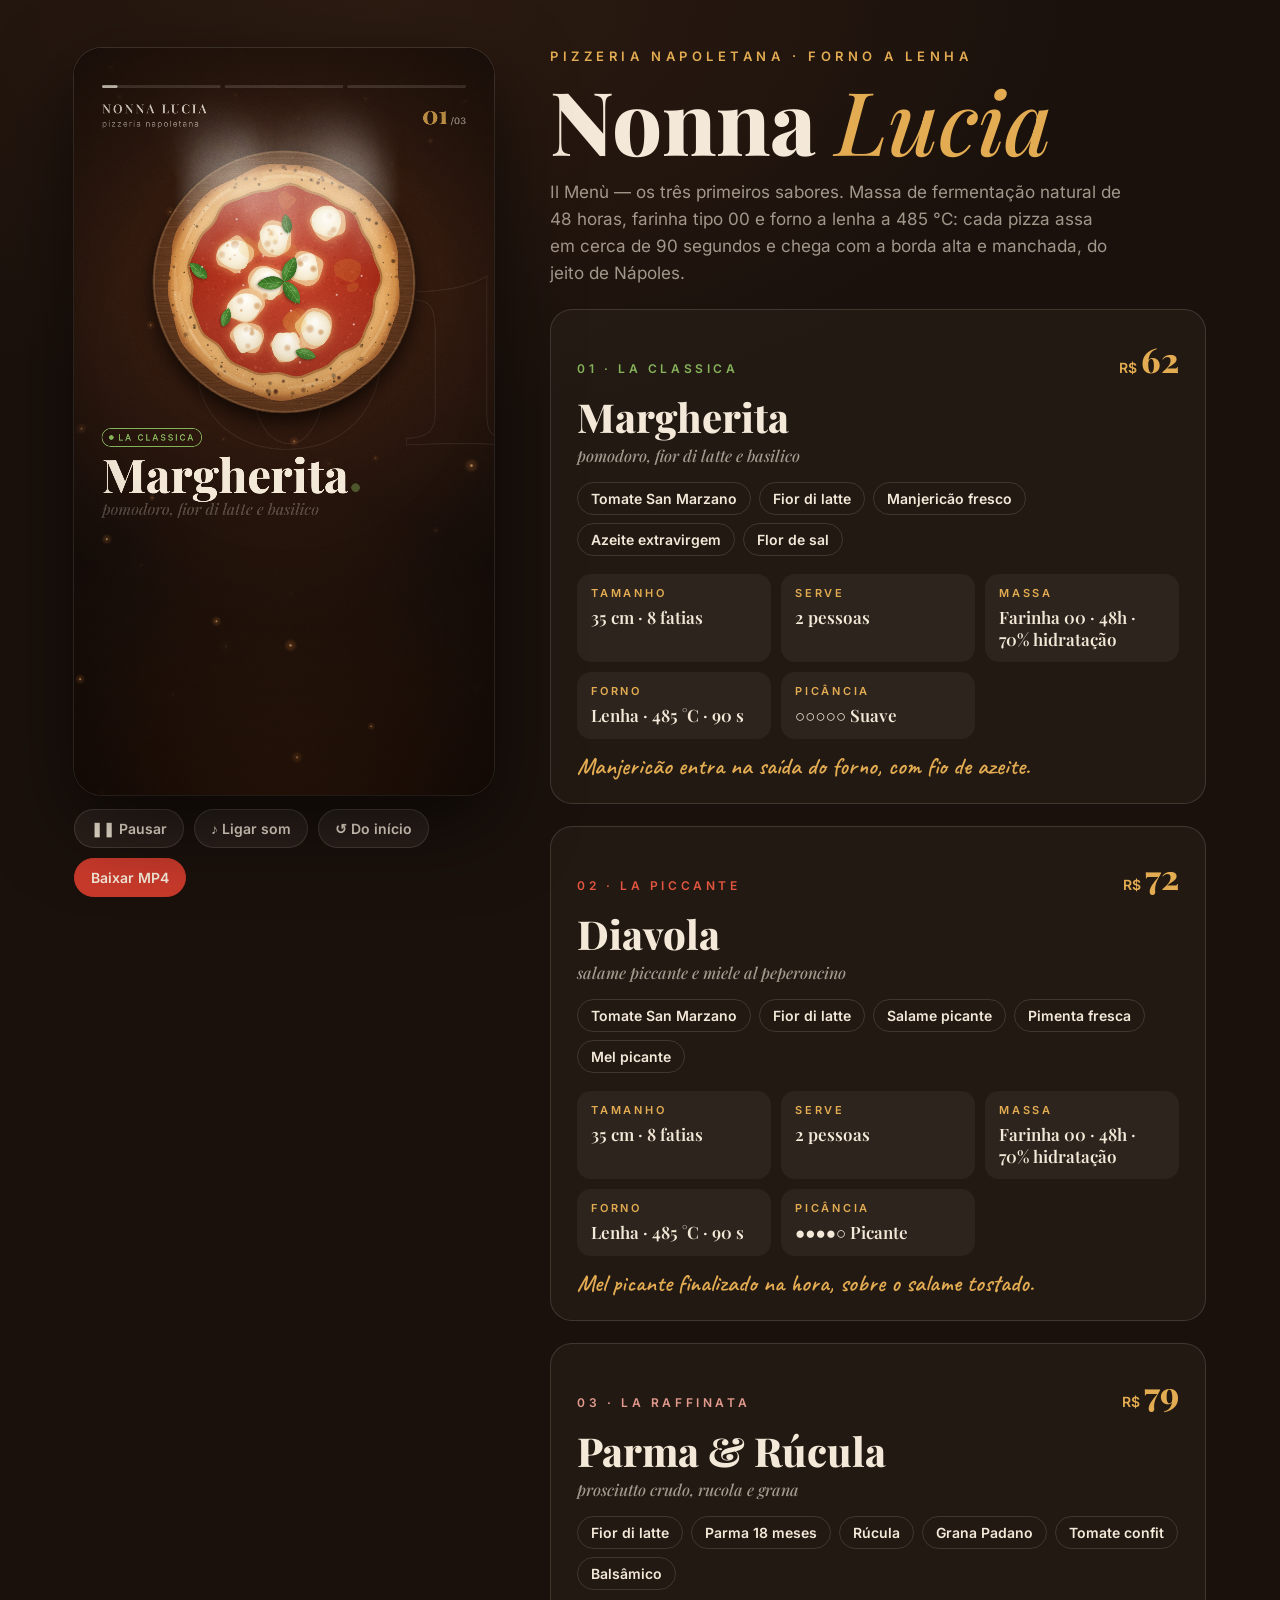
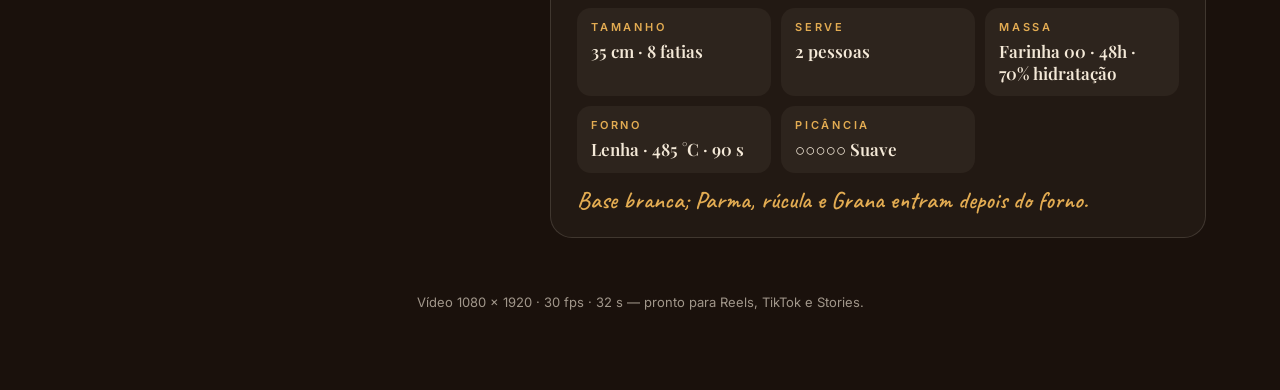
==== cardapio-pizzaria/index.html @ efa93407 "Cardápio em reels da pizzaria: 3 sabores com vídeo, trilha e fichas técnicas Co-Authored-By: Claude " ====
<!doctype html>
<html lang="pt-BR">
<head>
<meta charset="utf-8">
<meta name="viewport" content="width=device-width, initial-scale=1">
<title>Nonna Lucia — Il Menù</title>
<link rel="stylesheet" href="fonts/fonts.css">
<style>
  :root { --bg:#1A110C; --cream:#F4E9D8; --muted:rgba(244,233,216,.62); --line:rgba(244,233,216,.14); --gold:#E3AC52; --red:#C93A2B; }
  * { box-sizing:border-box; }
  body { margin:0; background:radial-gradient(1200px 700px at 30% 0%, #2c1b11, var(--bg) 60%); color:var(--cream); font-family:Inter, system-ui, sans-serif; min-height:100vh; }
  main { max-width:1180px; margin:0 auto; padding:48px 24px 80px; display:grid; grid-template-columns:minmax(280px,420px) 1fr; gap:56px; align-items:start; }
  .phone { position:sticky; top:24px; aspect-ratio:9/16; border-radius:28px; overflow:hidden; background:#000; box-shadow:0 30px 80px rgba(0,0,0,.55), 0 0 0 1px var(--line); cursor:pointer; }
  .phone canvas { width:100%; height:100%; display:block; }
  .controls { display:flex; gap:10px; margin-top:14px; flex-wrap:wrap; }
  button, .btn { font:600 14px Inter, sans-serif; color:var(--cream); background:rgba(244,233,216,.07); border:1px solid var(--line); border-radius:999px; padding:10px 16px; cursor:pointer; text-decoration:none; }
  button:hover, .btn:hover { border-color:var(--gold); }
  .btn.primary { background:var(--red); border-color:var(--red); }
  .kicker { font-weight:600; font-size:13px; letter-spacing:.35em; color:var(--gold); }
  h1 { font-family:'Playfair Display', serif; font-weight:800; font-size:clamp(48px,7vw,88px); line-height:.95; margin:14px 0 6px; }
  h1 em { font-weight:500; color:var(--gold); }
  .lead { color:var(--muted); font-size:17px; line-height:1.6; max-width:52ch; }
  .card { border:1px solid var(--line); border-radius:22px; padding:26px 26px 22px; margin-top:22px; background:rgba(244,233,216,.035); }
  .card header { display:flex; justify-content:space-between; align-items:baseline; gap:16px; }
  .tag { font-size:12px; font-weight:600; letter-spacing:.3em; }
  .card h2 { font-family:'Playfair Display', serif; font-weight:800; font-size:40px; margin:8px 0 2px; }
  .it { font-family:'Playfair Display', serif; font-style:italic; color:var(--muted); margin:0 0 16px; }
  .price { font-family:'Playfair Display', serif; font-weight:800; font-size:34px; color:var(--gold); white-space:nowrap; }
  .price small { font:600 14px Inter, sans-serif; margin-right:4px; }
  .chips { display:flex; flex-wrap:wrap; gap:8px; margin-bottom:18px; }
  .chips span { font-size:14px; font-weight:600; padding:7px 13px; border-radius:999px; border:1px solid var(--line); }
  dl { display:grid; grid-template-columns:repeat(auto-fit, minmax(170px,1fr)); gap:10px; margin:0; }
  dl div { border-radius:14px; background:rgba(244,233,216,.05); padding:12px 14px; }
  dt { font-size:11px; font-weight:600; letter-spacing:.25em; color:var(--gold); }
  dd { margin:6px 0 0; font-family:'Playfair Display', serif; font-weight:600; font-size:17px; }
  .note { font-family:Caveat, cursive; font-weight:600; color:var(--gold); font-size:24px; margin-top:12px; }
  footer { grid-column:1/-1; color:var(--muted); font-size:13px; text-align:center; }
  @media (max-width:860px) { main { grid-template-columns:1fr; } .phone { position:relative; top:0; max-width:420px; margin:0 auto; width:100%; } .controls { justify-content:center; } }
</style>
</head>
<body>
<main>
  <section>
    <div class="phone" id="phone" title="Toque para pausar"><canvas id="c"></canvas></div>
    <div class="controls">
      <button id="play">❚❚ Pausar</button>
      <button id="sound">♪ Ligar som</button>
      <button id="restart">↺ Do início</button>
      <a class="btn primary" href="cardapio-reels.mp4" download>Baixar MP4</a>
    </div>
    <audio id="audio" src="trilha.m4a" preload="auto"></audio>
  </section>

  <section>
    <div class="kicker">PIZZERIA NAPOLETANA · FORNO A LENHA</div>
    <h1>Nonna <em>Lucia</em></h1>
    <p class="lead">Il Menù — os três primeiros sabores. Massa de fermentação natural de 48 horas, farinha tipo 00 e forno a lenha a 485 °C: cada pizza assa em cerca de 90 segundos e chega com a borda alta e manchada, do jeito de Nápoles.</p>
    <div id="cards"></div>
  </section>

  <footer>Vídeo 1080 × 1920 · 30 fps · 32 s — pronto para Reels, TikTok e Stories.</footer>
</main>

<script src="reel.js"></script>
<script>
  const DETAILS = {
    margherita: { massa: 'Farinha 00 · 48h · 70% hidratação', serve: '2 pessoas', extra: 'Manjericão entra na saída do forno, com fio de azeite.' },
    diavola: { massa: 'Farinha 00 · 48h · 70% hidratação', serve: '2 pessoas', extra: 'Mel picante finalizado na hora, sobre o salame tostado.' },
    parma: { massa: 'Farinha 00 · 48h · 70% hidratação', serve: '2 pessoas', extra: 'Base branca; Parma, rúcula e Grana entram depois do forno.' },
  };
  document.getElementById('cards').innerHTML = REEL.PIZZAS.map((p, i) => {
    const d = DETAILS[p.type];
    const heat = p.specs.find((s) => typeof s[1] === 'number');
    return `<article class="card">
      <header><span class="tag" style="color:${p.accent}">0${i + 1} · ${p.tag}</span><span class="price"><small>R$</small>${p.price}</span></header>
      <h2>${p.name}</h2><p class="it">${p.italian}</p>
      <div class="chips">${p.ingredients.map((x) => `<span>${x}</span>`).join('')}</div>
      <dl>
        <div><dt>TAMANHO</dt><dd>35 cm · 8 fatias</dd></div>
        <div><dt>SERVE</dt><dd>${d.serve}</dd></div>
        <div><dt>MASSA</dt><dd>${d.massa}</dd></div>
        <div><dt>FORNO</dt><dd>Lenha · 485 °C · 90 s</dd></div>
        <div><dt>PICÂNCIA</dt><dd>${'●'.repeat(heat[1])}${'○'.repeat(5 - heat[1])} ${heat[2]}</dd></div>
      </dl>
      <div class="note">${d.extra}</div>
    </article>`;
  }).join('');

  const canvas = document.getElementById('c');
  const audio = document.getElementById('audio');
  const playBtn = document.getElementById('play');
  const soundBtn = document.getElementById('sound');
  let playing = true, soundOn = false, t = 0, last = null;

  function syncAudio() {
    if (!soundOn || !playing) { audio.pause(); return; }
    if (Math.abs(audio.currentTime - t) > 0.15) audio.currentTime = t;
    audio.play().catch(() => {});
  }
  function frame(now) {
    if (last !== null && playing) {
      t += (now - last) / 1000;
      if (t >= REEL.DUR) { t = 0; syncAudio(); }
    }
    last = now;
    REEL.render(t);
    requestAnimationFrame(frame);
  }
  function togglePlay() {
    playing = !playing;
    playBtn.textContent = playing ? '❚❚ Pausar' : '▶ Tocar';
    syncAudio();
  }
  playBtn.onclick = togglePlay;
  document.getElementById('phone').onclick = togglePlay;
  soundBtn.onclick = () => { soundOn = !soundOn; soundBtn.textContent = soundOn ? '♪ Som ligado' : '♪ Ligar som'; syncAudio(); };
  document.getElementById('restart').onclick = () => { t = 0; if (!playing) togglePlay(); syncAudio(); };
  REEL.init(canvas).then(() => requestAnimationFrame(frame));
</script>
</body>
</html>
---- cardapio-pizzaria/fonts/fonts.css ----
@font-face{font-family:'Caveat';font-style:normal;font-weight:600;font-display:block;src:url(Caveat-600.woff2) format('woff2');}
@font-face{font-family:'Inter';font-style:normal;font-weight:400;font-display:block;src:url(Inter-400.woff2) format('woff2');}
@font-face{font-family:'Inter';font-style:normal;font-weight:600;font-display:block;src:url(Inter-600.woff2) format('woff2');}
@font-face{font-family:'Playfair Display';font-style:italic;font-weight:500;font-display:block;src:url(PlayfairDisplay-500i.woff2) format('woff2');}
@font-face{font-family:'Playfair Display';font-style:normal;font-weight:600;font-display:block;src:url(PlayfairDisplay-600.woff2) format('woff2');}
@font-face{font-family:'Playfair Display';font-style:normal;font-weight:800;font-display:block;src:url(PlayfairDisplay-800.woff2) format('woff2');}
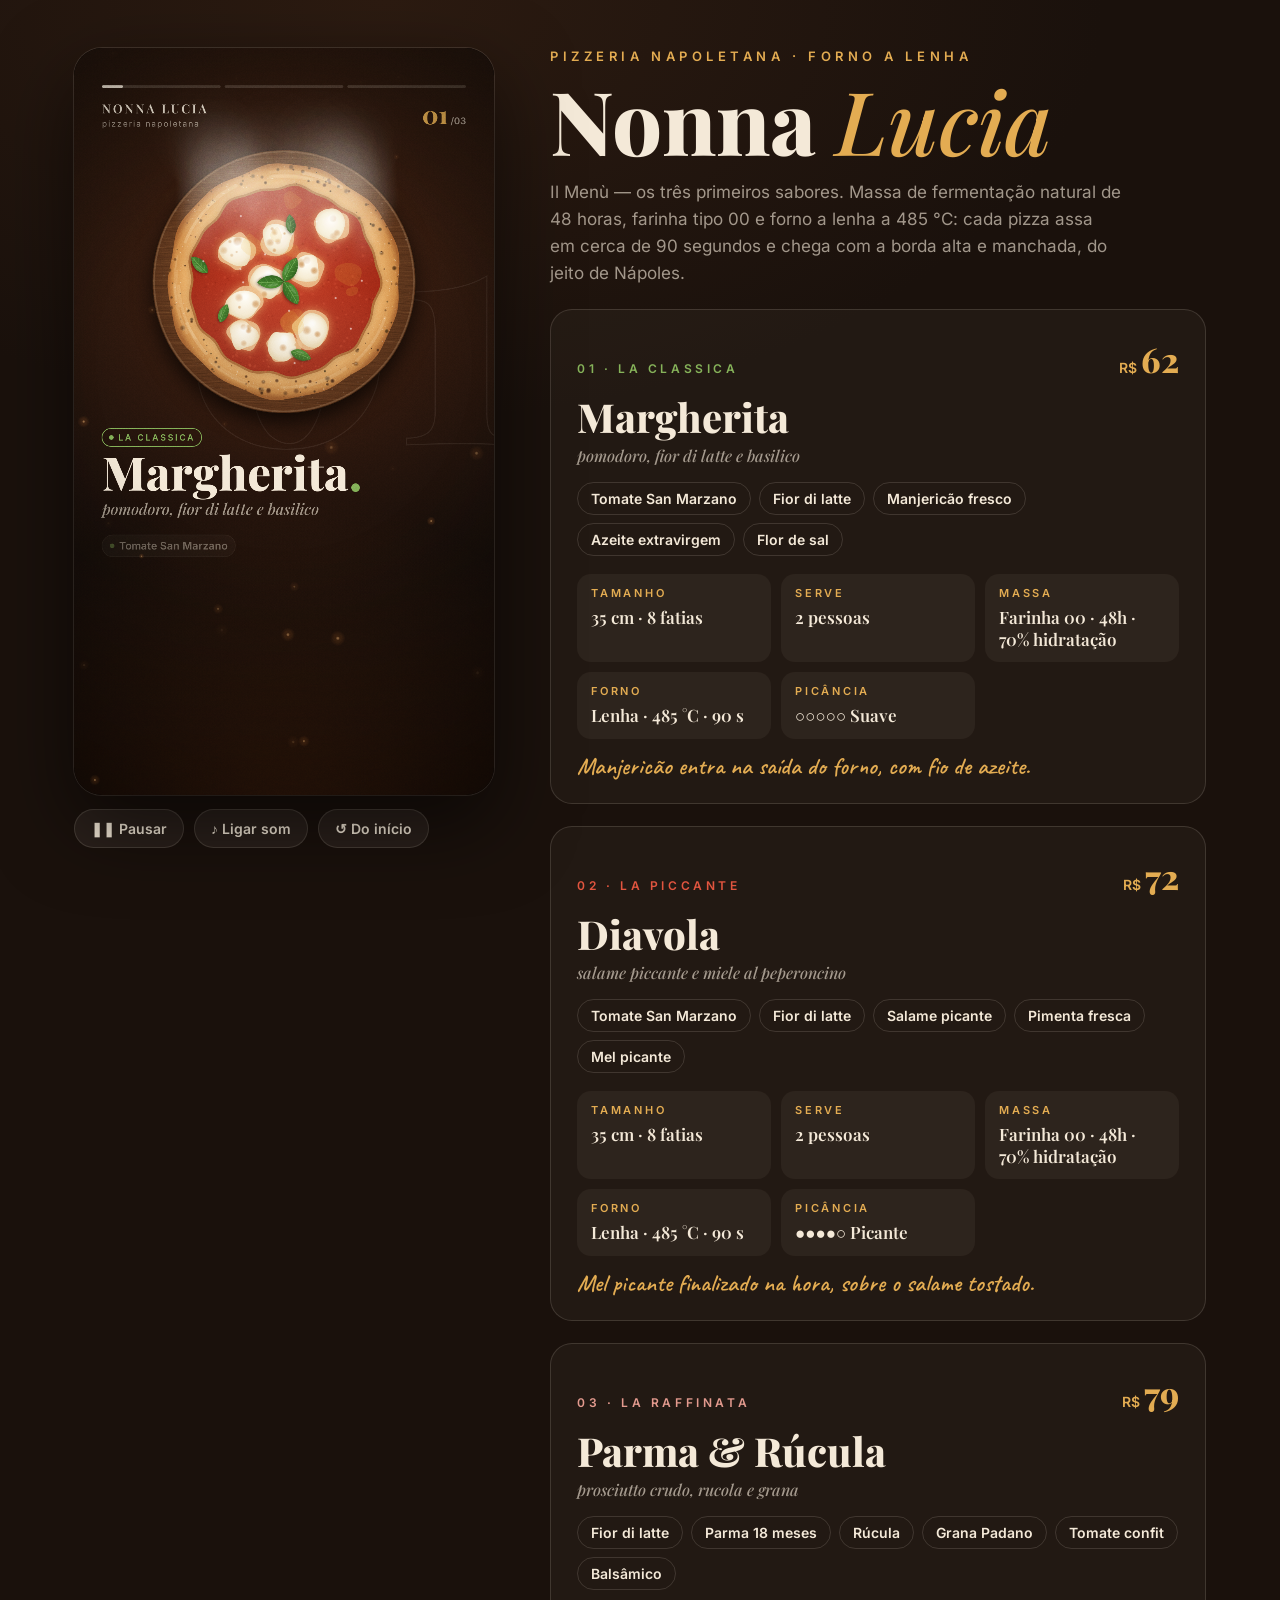
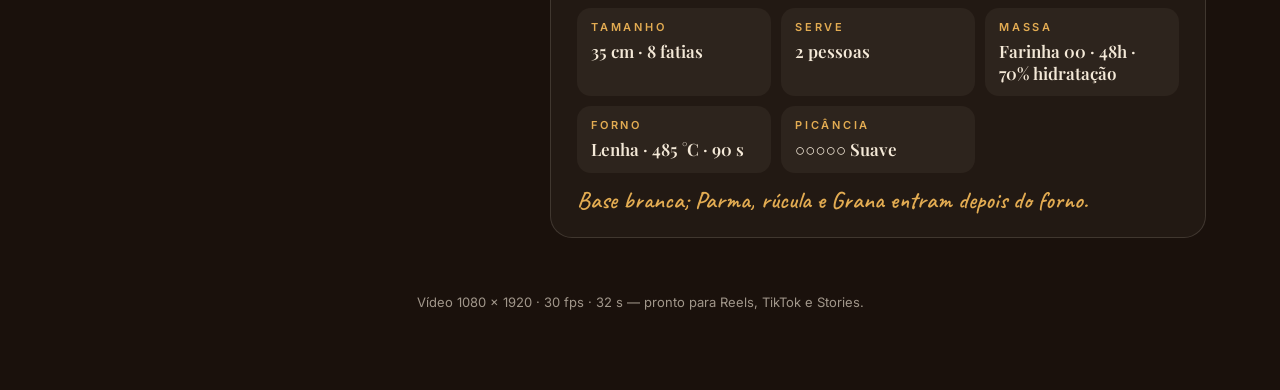
==== commit 6d1f06da: "Página: remove botão de download (MP4 vai à parte) Co-Authored-By: Claude Opus 5.5 <noreply@anthropi" ====
--- a/cardapio-pizzaria/index.html
+++ b/cardapio-pizzaria/index.html
@@ -46,7 +46,6 @@
       <button id="play">❚❚ Pausar</button>
       <button id="sound">♪ Ligar som</button>
       <button id="restart">↺ Do início</button>
-      <a class="btn primary" href="cardapio-reels.mp4" download>Baixar MP4</a>
     </div>
     <audio id="audio" src="trilha.m4a" preload="auto"></audio>
   </section>
